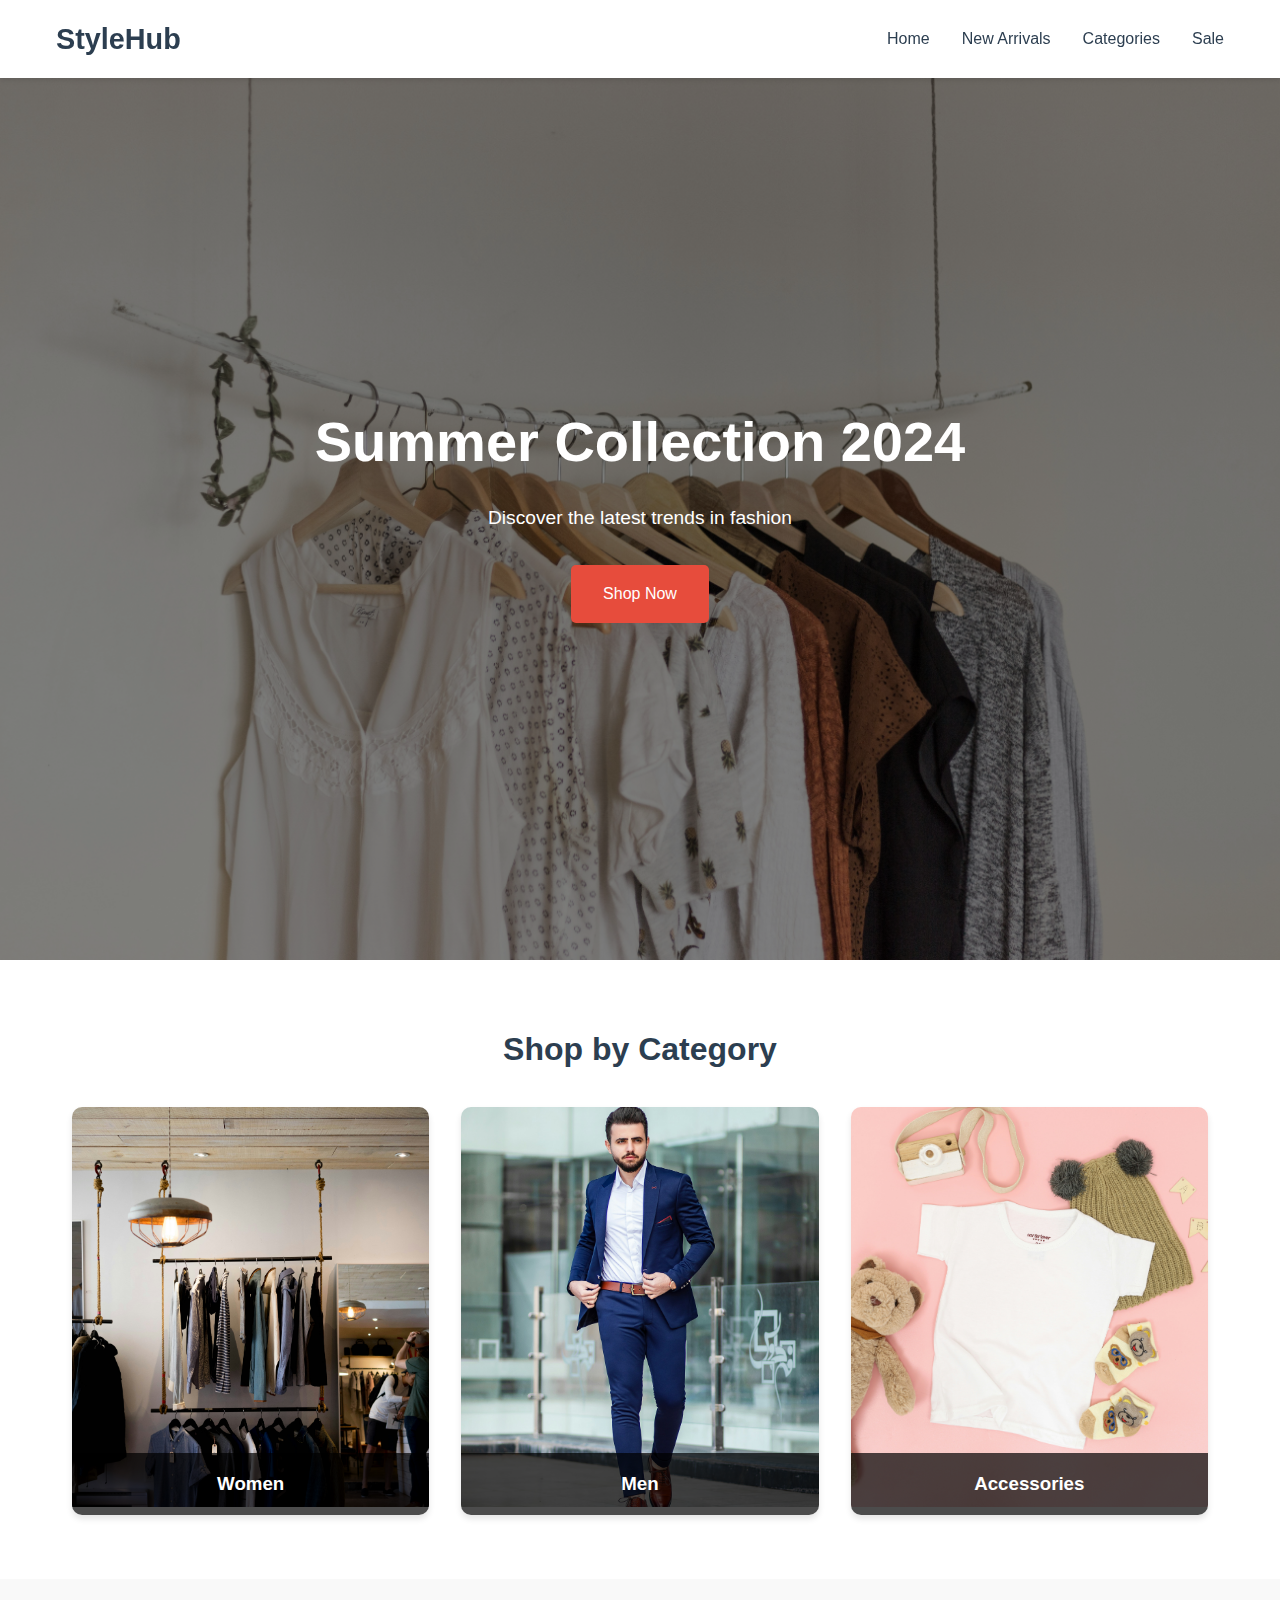
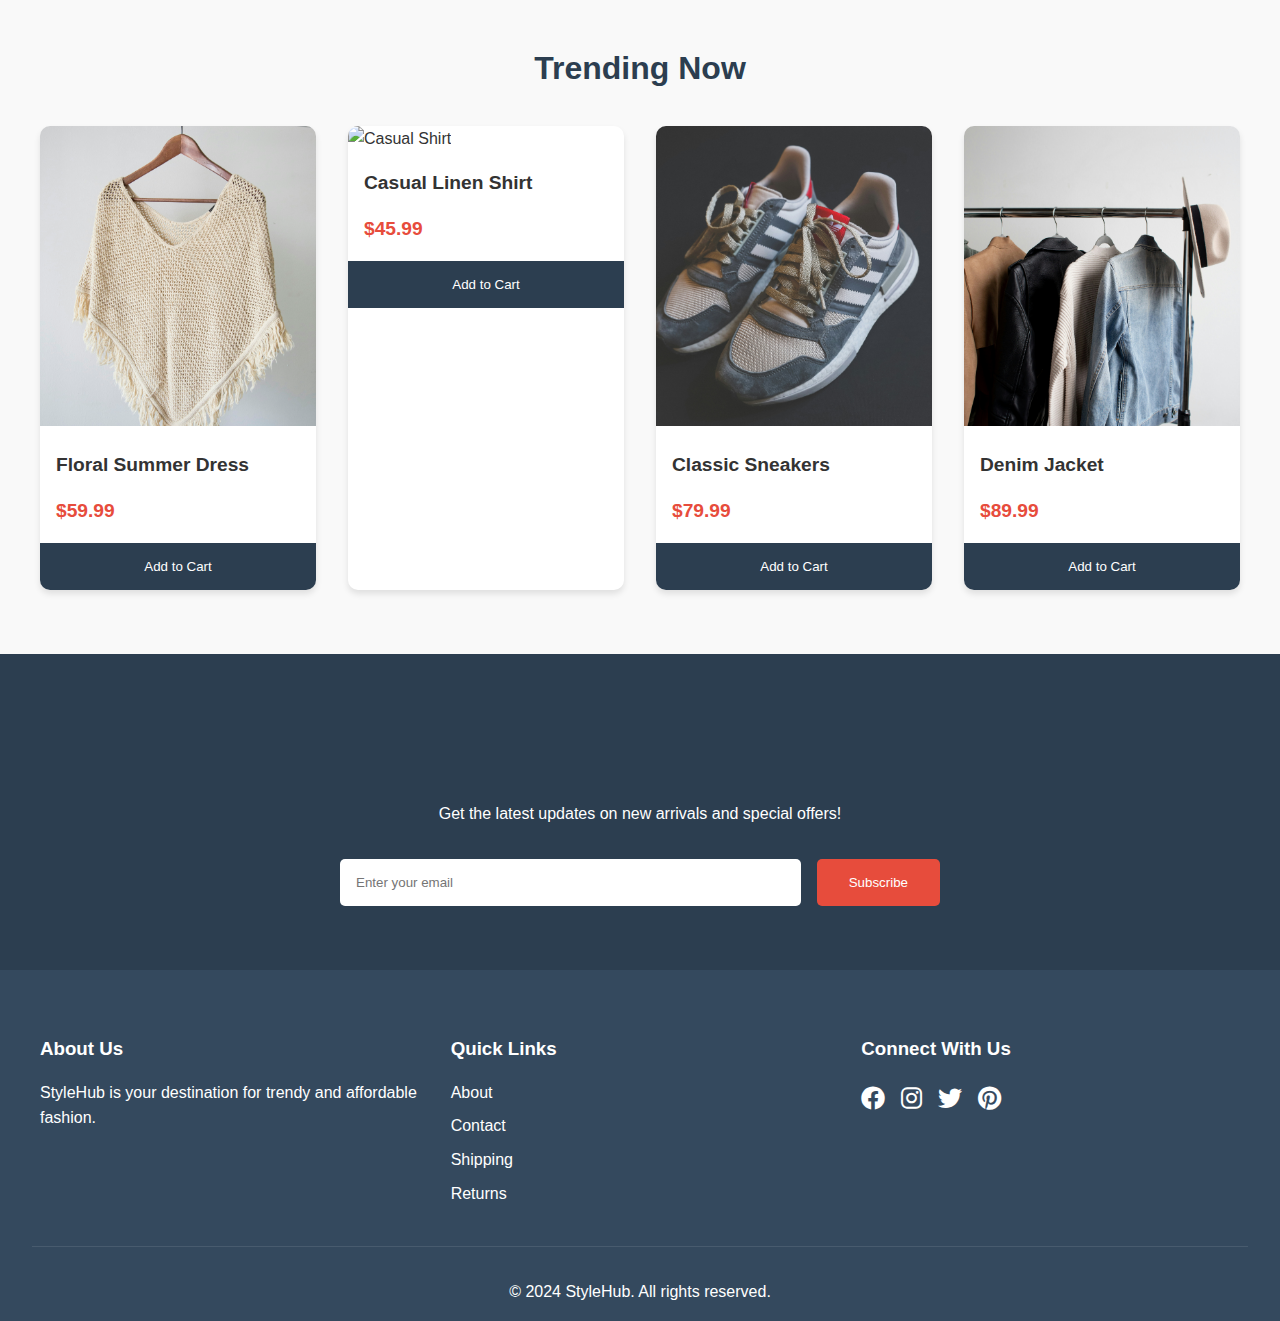
==== index.html @ 4f938b65 "initial commit" ====
<!DOCTYPE html>
<html lang="en">
<head>
    <meta charset="UTF-8">
    <meta name="viewport" content="width=device-width, initial-scale=1.0">
    <title>Stylehub - Modern Fashion Store</title>
    <link rel="stylesheet" href="styles.css">
    <link rel="stylesheet" href="https://cdnjs.cloudflare.com/ajax/libs/font-awesome/6.0.0/css/all.min.css">
</head>
<body>
    <header>
        <nav>
            <div class="logo">StyleHub</div>
            <ul class="nav-links">
                <li><a href="#home">Home</a></li>
                <li><a href="#new-arrivals">New Arrivals</a></li>
                <li><a href="#categories">Categories</a></li>
                <li><a href="#sale">Sale</a></li>
            </ul>
            <div class="mobile-menu">
                <i class="fas fa-bars"></i>
            </div>
        </nav>
    </header>

    <main>
        <section id="hero">
            <div class="hero-content">
                <h1>Summer Collection 2024</h1>
                <p>Discover the latest trends in fashion</p>
                <a href="#shop-now" class="cta-button">Shop Now</a>
            </div>
        </section>

        <section id="featured-categories">
            <h2>Shop by Category</h2>
            <div class="category-grid">
                <div class="category-card">
                    <img src="images/women-fashion.jpg" alt="Women's Fashion">
                    <h3>Women</h3>
                </div>
                <div class="category-card">
                    <img src="images/men-fashion.jpg" alt="Men's Fashion">
                    <h3>Men</h3>
                </div>
                <div class="category-card">
                    <img src="images/accessories.jpg" alt="Accessories">
                    <h3>Accessories</h3>
                </div>
            </div>
        </section>

        <section id="trending">
            <h2>Trending Now</h2>
            <div class="product-grid">
                <div class="product-card">
                    <img src="images/summer-dress.jpg" alt="Summer Dress">
                    <h3>Floral Summer Dress</h3>
                    <p class="price">$59.99</p>
                    <button class="add-to-cart">Add to Cart</button>
                </div>
                <div class="product-card">
                    <img src="images/casual-shirt.jpg" alt="Casual Shirt">
                    <h3>Casual Linen Shirt</h3>
                    <p class="price">$45.99</p>
                    <button class="add-to-cart">Add to Cart</button>
                </div>
                <div class="product-card">
                    <img src="images/sneakers.jpg" alt="Sneakers">
                    <h3>Classic Sneakers</h3>
                    <p class="price">$79.99</p>
                    <button class="add-to-cart">Add to Cart</button>
                </div>
                <div class="product-card">
                    <img src="images/denim-jacket.jpg" alt="Denim Jacket">
                    <h3>Denim Jacket</h3>
                    <p class="price">$89.99</p>
                    <button class="add-to-cart">Add to Cart</button>
                </div>
            </div>
        </section>

        <section id="newsletter">
            <div class="newsletter-content">
                <h2 class="newsletter-heading">Subscribe to Our Newsletter</h2>
                <p>Get the latest updates on new arrivals and special offers!</p>
                <form class="newsletter-form">
                    <input type="email" placeholder="Enter your email">
                    <button type="submit">Subscribe</button>
                </form>
            </div>
        </section>
    </main>

    <footer>
        <div class="footer-content">
            <div class="footer-section">
                <h3>About Us</h3>
                <p>StyleHub is your destination for trendy and affordable fashion.</p>
            </div>
            <div class="footer-section">
                <h3>Quick Links</h3>
                <ul>
                    <li><a href="#about">About</a></li>
                    <li><a href="#contact">Contact</a></li>
                    <li><a href="#shipping">Shipping</a></li>
                    <li><a href="#returns">Returns</a></li>
                </ul>
            </div>
            <div class="footer-section">
                <h3>Connect With Us</h3>
                <div class="social-links">
                    <a href="#"><i class="fab fa-facebook"></i></a>
                    <a href="#"><i class="fab fa-instagram"></i></a>
                    <a href="#"><i class="fab fa-twitter"></i></a>
                    <a href="#"><i class="fab fa-pinterest"></i></a>
                </div>
            </div>
        </div>
        <div class="footer-bottom">
            <p>&copy; 2024 StyleHub. All rights reserved.</p>
        </div>
    </footer>
</body>
</html>
---- styles.css ----
/* Reset and base styles */
* {
    margin: 0;
    padding: 0;
    box-sizing: border-box;
}

body {
    font-family: 'Segoe UI', Tahoma, Geneva, Verdana, sans-serif;
    line-height: 1.6;
    color: #333;
}

/* Header and Navigation */
header {
    background-color: #fff;
    box-shadow: 0 2px 5px rgba(0, 0, 0, 0.1);
    position: fixed;
    width: 100%;
    top: 0;
    z-index: 1000;
}

nav {
    max-width: 1200px;
    margin: 0 auto;
    padding: 1rem;
    display: flex;
    justify-content: space-between;
    align-items: center;
}

.logo {
    font-size: 1.8rem;
    font-weight: bold;
    color: #2c3e50;
}

.nav-links {
    display: flex;
    list-style: none;
    gap: 2rem;
}

.nav-links a {
    text-decoration: none;
    color: #2c3e50;
    font-weight: 500;
    transition: color 0.3s ease;
}

.nav-links a:hover {
    color: #e74c3c;
}

.mobile-menu {
    display: none;
    font-size: 1.5rem;
    cursor: pointer;
}

/* Hero Section */
#hero {
    height: 100vh;
    background: linear-gradient(rgba(0, 0, 0, 0.5), rgba(0, 0, 0, 0.5)),
                url('../images/hero-bg.jpg') center/cover;
    display: flex;
    align-items: center;
    justify-content: center;
    text-align: center;
    color: white;
    margin-top: 60px;
}

.hero-content {
    padding: 2rem;
}

.hero-content h1 {
    font-size: 3.5rem;
    margin-bottom: 1rem;
}

.hero-content p {
    font-size: 1.2rem;
    margin-bottom: 2rem;
}

.cta-button {
    display: inline-block;
    padding: 1rem 2rem;
    background-color: #e74c3c;
    color: white;
    text-decoration: none;
    border-radius: 5px;
    transition: background-color 0.3s ease;
}

.cta-button:hover {
    background-color: #c0392b;
}

/* Featured Categories */
#featured-categories {
    padding: 4rem 2rem;
    max-width: 1200px;
    margin: 0 auto;
}

h2 {
    text-align: center;
    margin-bottom: 2rem;
    font-size: 2rem;
    color: #2c3e50;
}

.category-grid {
    display: grid;
    grid-template-columns: repeat(auto-fit, minmax(300px, 1fr));
    gap: 2rem;
}

.category-card {
    position: relative;
    overflow: hidden;
    border-radius: 10px;
    box-shadow: 0 4px 6px rgba(0, 0, 0, 0.1);
    transition: transform 0.3s ease;
}

.category-card:hover {
    transform: translateY(-5px);
}

.category-card img {
    width: 100%;
    height: 400px;
    object-fit: cover;
}

.category-card h3 {
    position: absolute;
    bottom: 0;
    left: 0;
    right: 0;
    background: rgba(0, 0, 0, 0.7);
    color: white;
    padding: 1rem;
    text-align: center;
}

/* Product Grid */
#trending {
    padding: 4rem 2rem;
    background-color: #f9f9f9;
}

.product-grid {
    max-width: 1200px;
    margin: 0 auto;
    display: grid;
    grid-template-columns: repeat(auto-fit, minmax(250px, 1fr));
    gap: 2rem;
}

.product-card {
    background: white;
    border-radius: 10px;
    overflow: hidden;
    box-shadow: 0 4px 6px rgba(0, 0, 0, 0.1);
    transition: transform 0.3s ease;
}

.product-card:hover {
    transform: translateY(-5px);
}

.product-card img {
    width: 100%;
    height: 300px;
    object-fit: cover;
}

.product-card h3 {
    padding: 1rem;
    font-size: 1.2rem;
}

.price {
    padding: 0 1rem;
    color: #e74c3c;
    font-weight: bold;
    font-size: 1.2rem;
}

.add-to-cart {
    width: 100%;
    padding: 1rem;
    background-color: #2c3e50;
    color: white;
    border: none;
    cursor: pointer;
    transition: background-color 0.3s ease;
    margin-top: 1rem;
}

.add-to-cart:hover {
    background-color: #34495e;
}

/* Newsletter Section */
#newsletter {
    padding: 4rem 2rem;
    background-color: #2c3e50;
    color: white;
}

.newsletter-content {
    max-width: 600px;
    margin: 0 auto;
    text-align: center;
}

.newsletter-form {
    display: flex;
    gap: 1rem;
    margin-top: 2rem;
}

.newsletter-form input {
    flex: 1;
    padding: 1rem;
    border: none;
    border-radius: 5px;
}

.newsletter-form button {
    padding: 1rem 2rem;
    background-color: #e74c3c;
    color: white;
    border: none;
    border-radius: 5px;
    cursor: pointer;
    transition: background-color 0.3s ease;
}

.newsletter-form button:hover {
    background-color: #c0392b;
}

/* Footer */
footer {
    background-color: #34495e;
    color: white;
    padding: 4rem 2rem 1rem;
}

.footer-content {
    max-width: 1200px;
    margin: 0 auto;
    display: grid;
    grid-template-columns: repeat(auto-fit, minmax(250px, 1fr));
    gap: 2rem;
}

.footer-section h3 {
    margin-bottom: 1rem;
}

.footer-section ul {
    list-style: none;
}

.footer-section ul li {
    margin-bottom: 0.5rem;
}

.footer-section a {
    color: white;
    text-decoration: none;

}

.social-links {
    display: flex;
    gap: 1rem;
    font-size: 1.5rem;
}

.footer-bottom {
    text-align: center;
    margin-top: 2rem;
    padding-top: 2rem;
    border-top: 1px solid rgba(255, 255, 255, 0.1);
}

/* Responsive Design */
@media (max-width: 768px) {
    .nav-links {
        display: none;
    }

    .mobile-menu {
        display: block;
    }

    .hero-content h1 {
        font-size: 2.5rem;
    }

    .newsletter-form {
        flex-direction: column;
    }

    .category-card img {
        height: 300px;
    }
}

@media (max-width: 480px) {
    .hero-content h1 {
        font-size: 2rem;
    }

    .product-card img {
        height: 250px;
    }

    .footer-content {
        grid-template-columns: 1fr;
    }
}
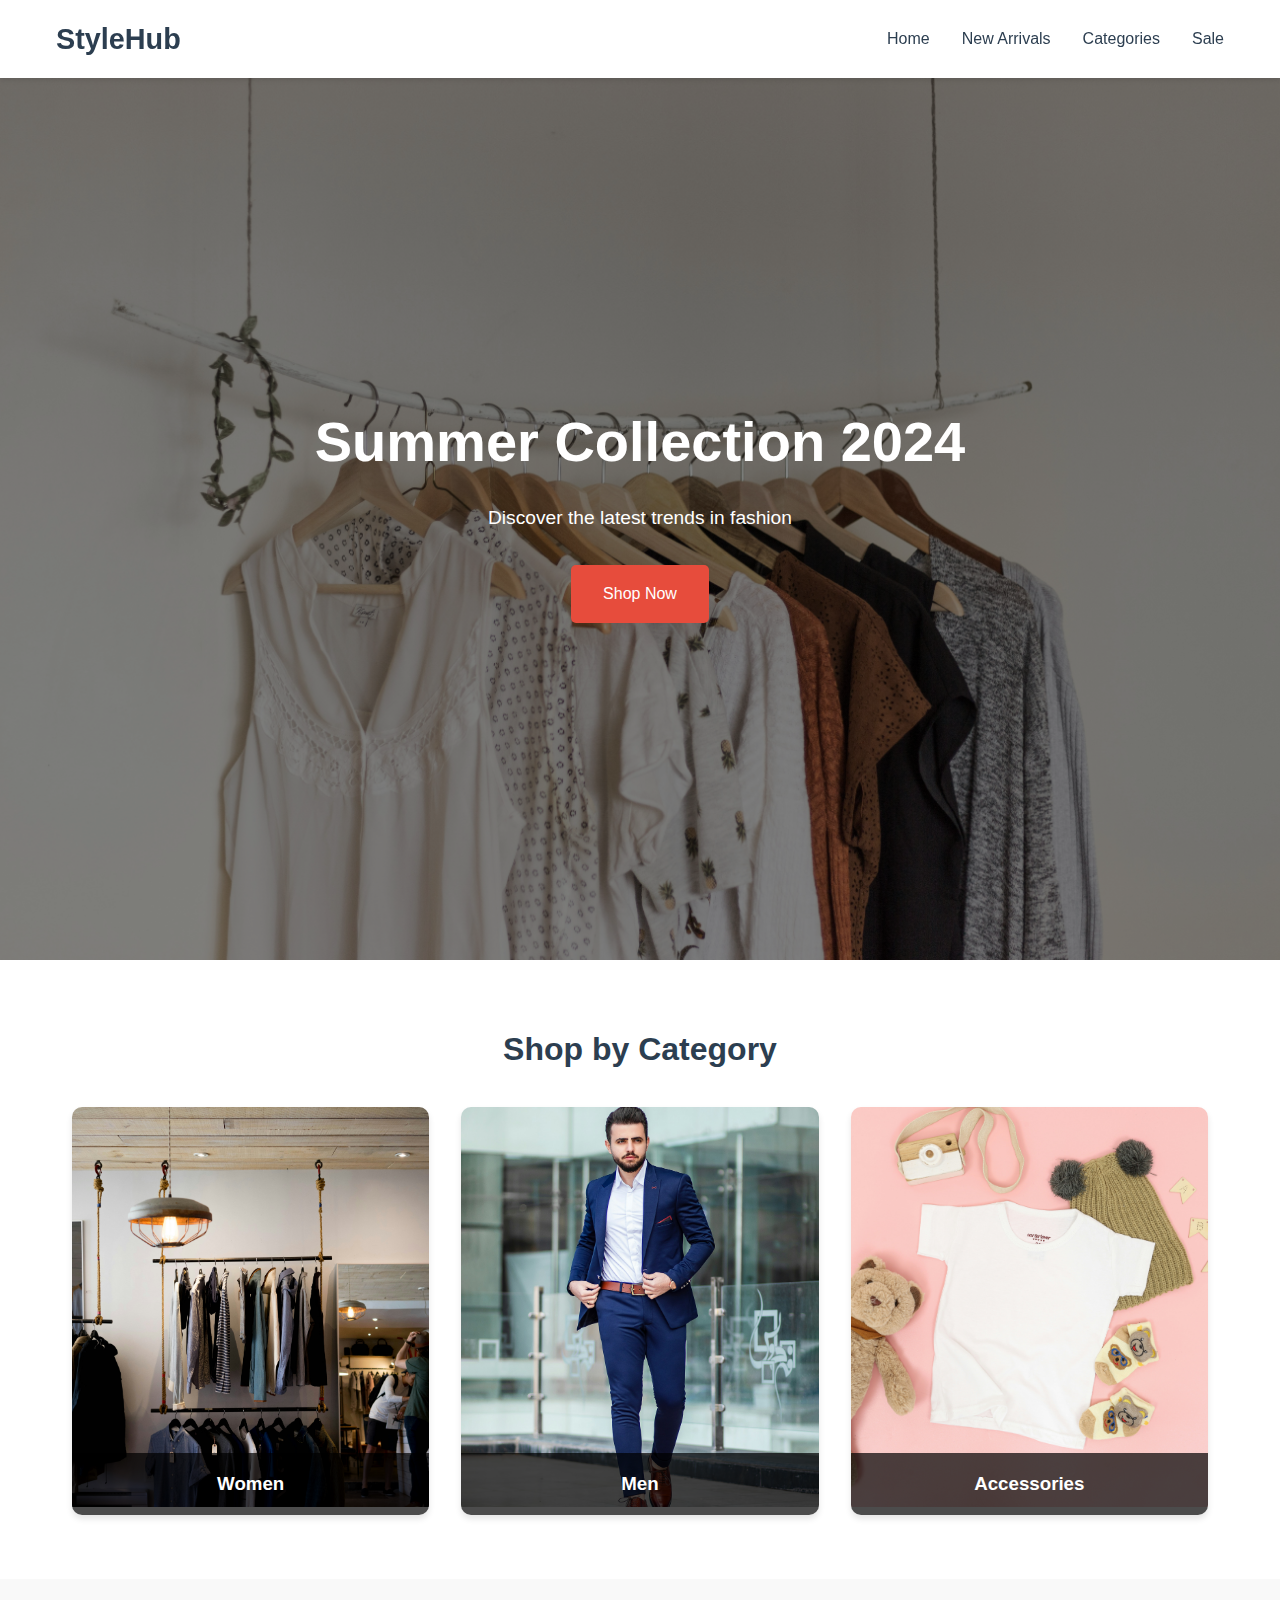
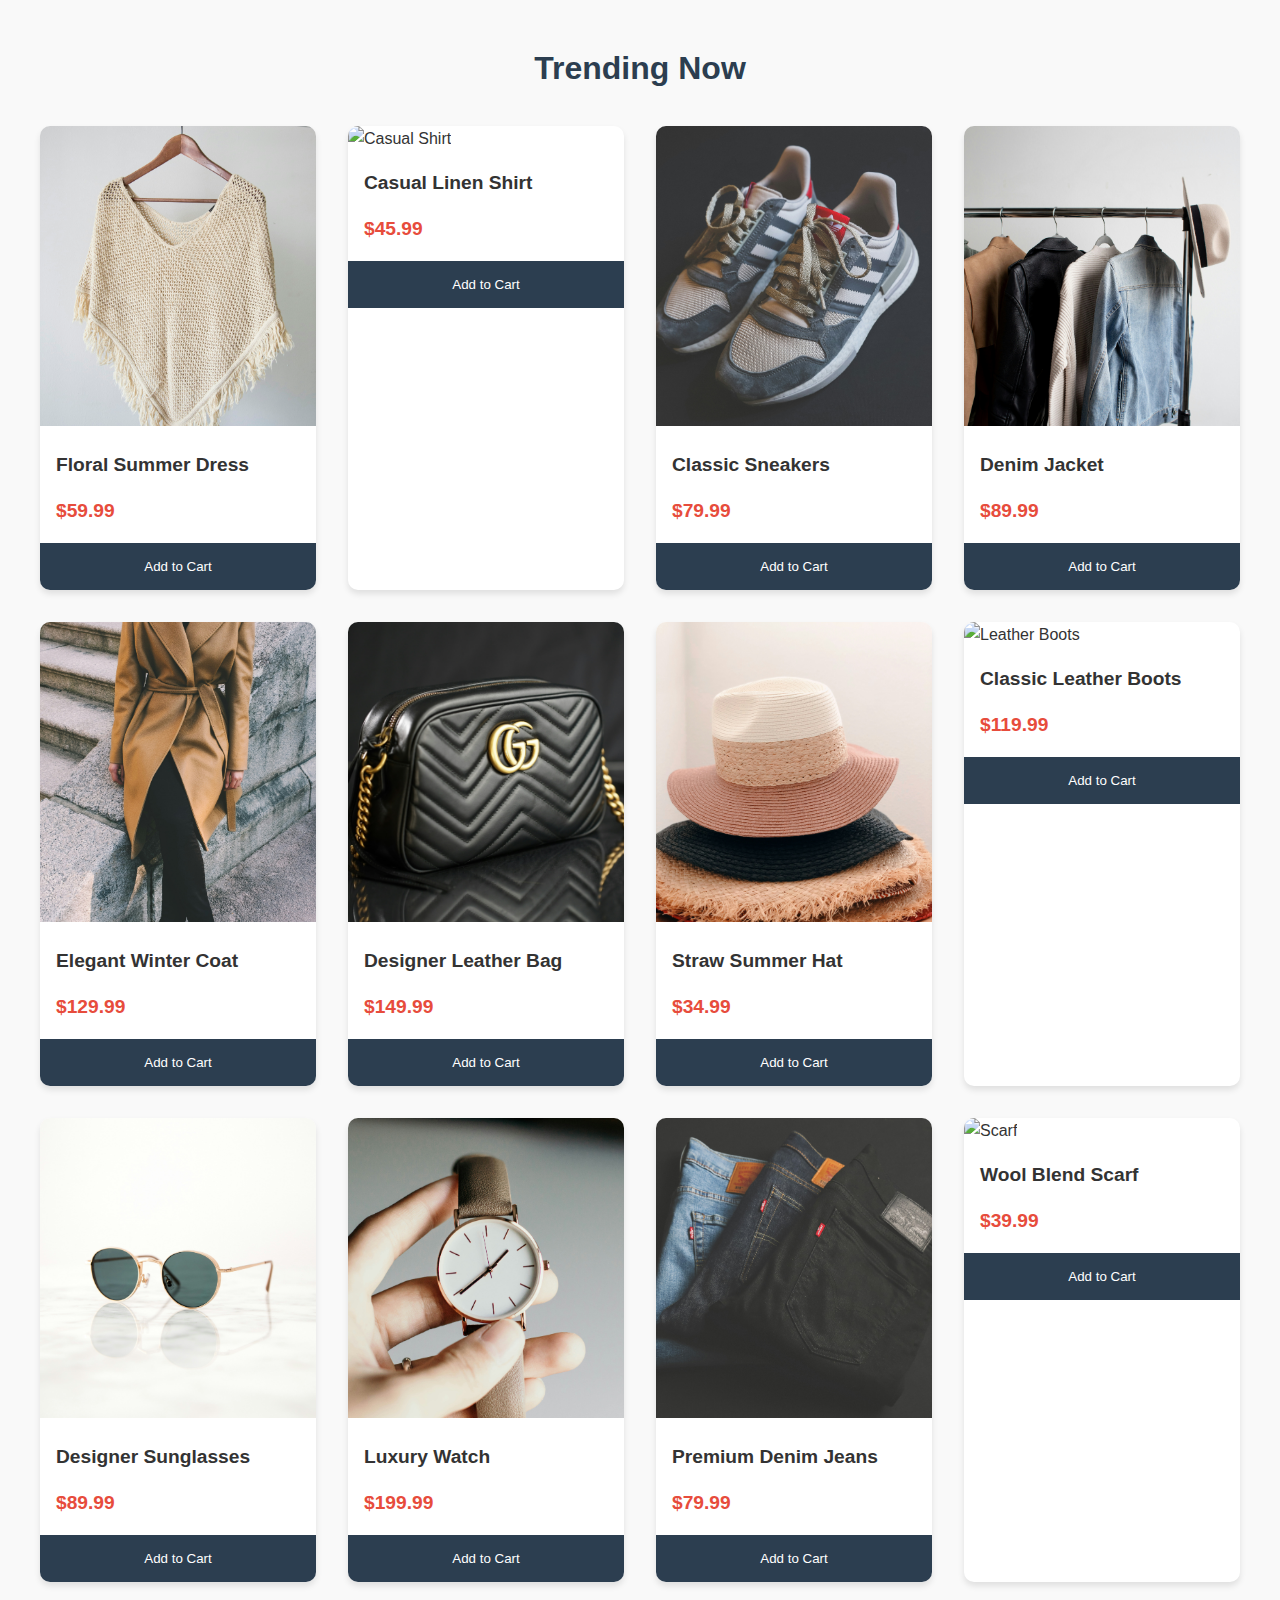
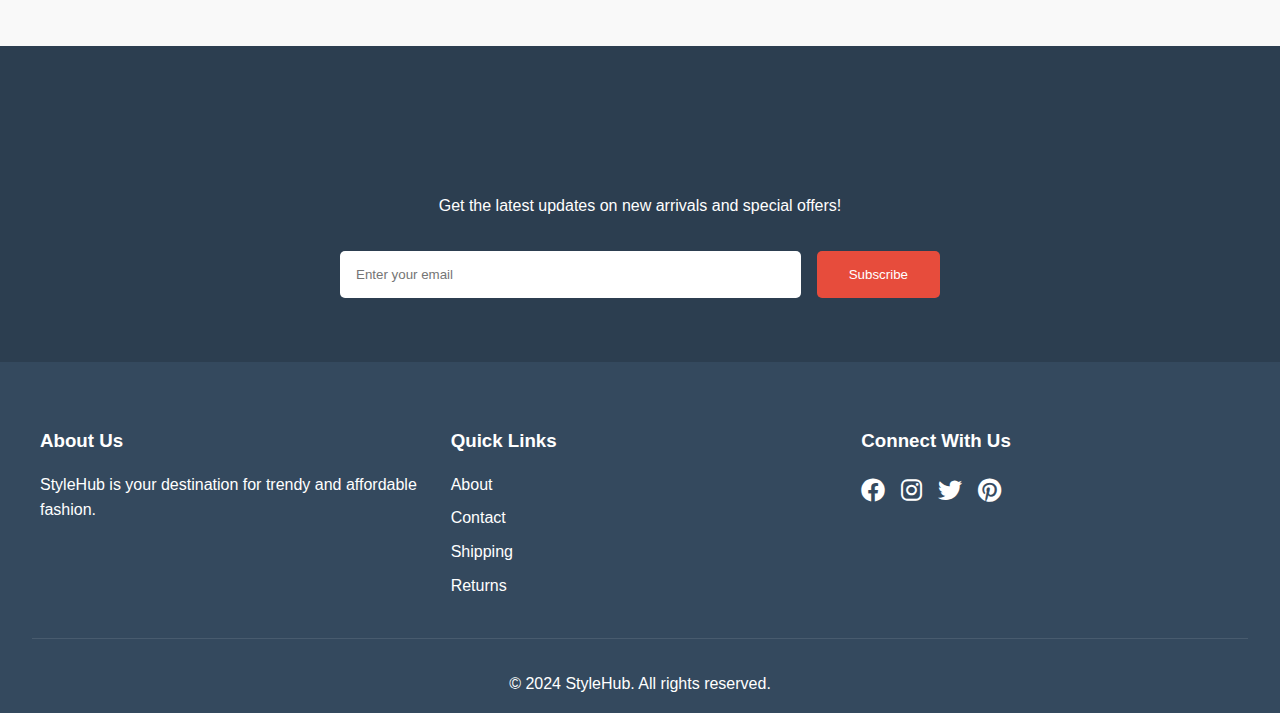
==== commit cf2d6a47: "initial commit" ====
--- a/index.html
+++ b/index.html
@@ -77,6 +77,54 @@
                     <p class="price">$89.99</p>
                     <button class="add-to-cart">Add to Cart</button>
                 </div>
+                <div class="product-card">
+                    <img src="images/winter-coat.jpg" alt="Winter Coat">
+                    <h3>Elegant Winter Coat</h3>
+                    <p class="price">$129.99</p>
+                    <button class="add-to-cart">Add to Cart</button>
+                </div>
+                <div class="product-card">
+                    <img src="images/leather-bag.jpg" alt="Leather Bag">
+                    <h3>Designer Leather Bag</h3>
+                    <p class="price">$149.99</p>
+                    <button class="add-to-cart">Add to Cart</button>
+                </div>
+                <div class="product-card">
+                    <img src="images/summer-hat.jpg" alt="Summer Hat">
+                    <h3>Straw Summer Hat</h3>
+                    <p class="price">$34.99</p>
+                    <button class="add-to-cart">Add to Cart</button>
+                </div>
+                <div class="product-card">
+                    <img src="images/boots.jpg" alt="Leather Boots">
+                    <h3>Classic Leather Boots</h3>
+                    <p class="price">$119.99</p>
+                    <button class="add-to-cart">Add to Cart</button>
+                </div>
+                <div class="product-card">
+                    <img src="images/sunglasses.jpg" alt="Sunglasses">
+                    <h3>Designer Sunglasses</h3>
+                    <p class="price">$89.99</p>
+                    <button class="add-to-cart">Add to Cart</button>
+                </div>
+                <div class="product-card">
+                    <img src="images/watch.jpg" alt="Watch">
+                    <h3>Luxury Watch</h3>
+                    <p class="price">$199.99</p>
+                    <button class="add-to-cart">Add to Cart</button>
+                </div>
+                <div class="product-card">
+                    <img src="images/jeans.jpg" alt="Jeans">
+                    <h3>Premium Denim Jeans</h3>
+                    <p class="price">$79.99</p>
+                    <button class="add-to-cart">Add to Cart</button>
+                </div>
+                <div class="product-card">
+                    <img src="images/scarf.jpg" alt="Scarf">
+                    <h3>Wool Blend Scarf</h3>
+                    <p class="price">$39.99</p>
+                    <button class="add-to-cart">Add to Cart</button>
+                </div>
             </div>
         </section>
 
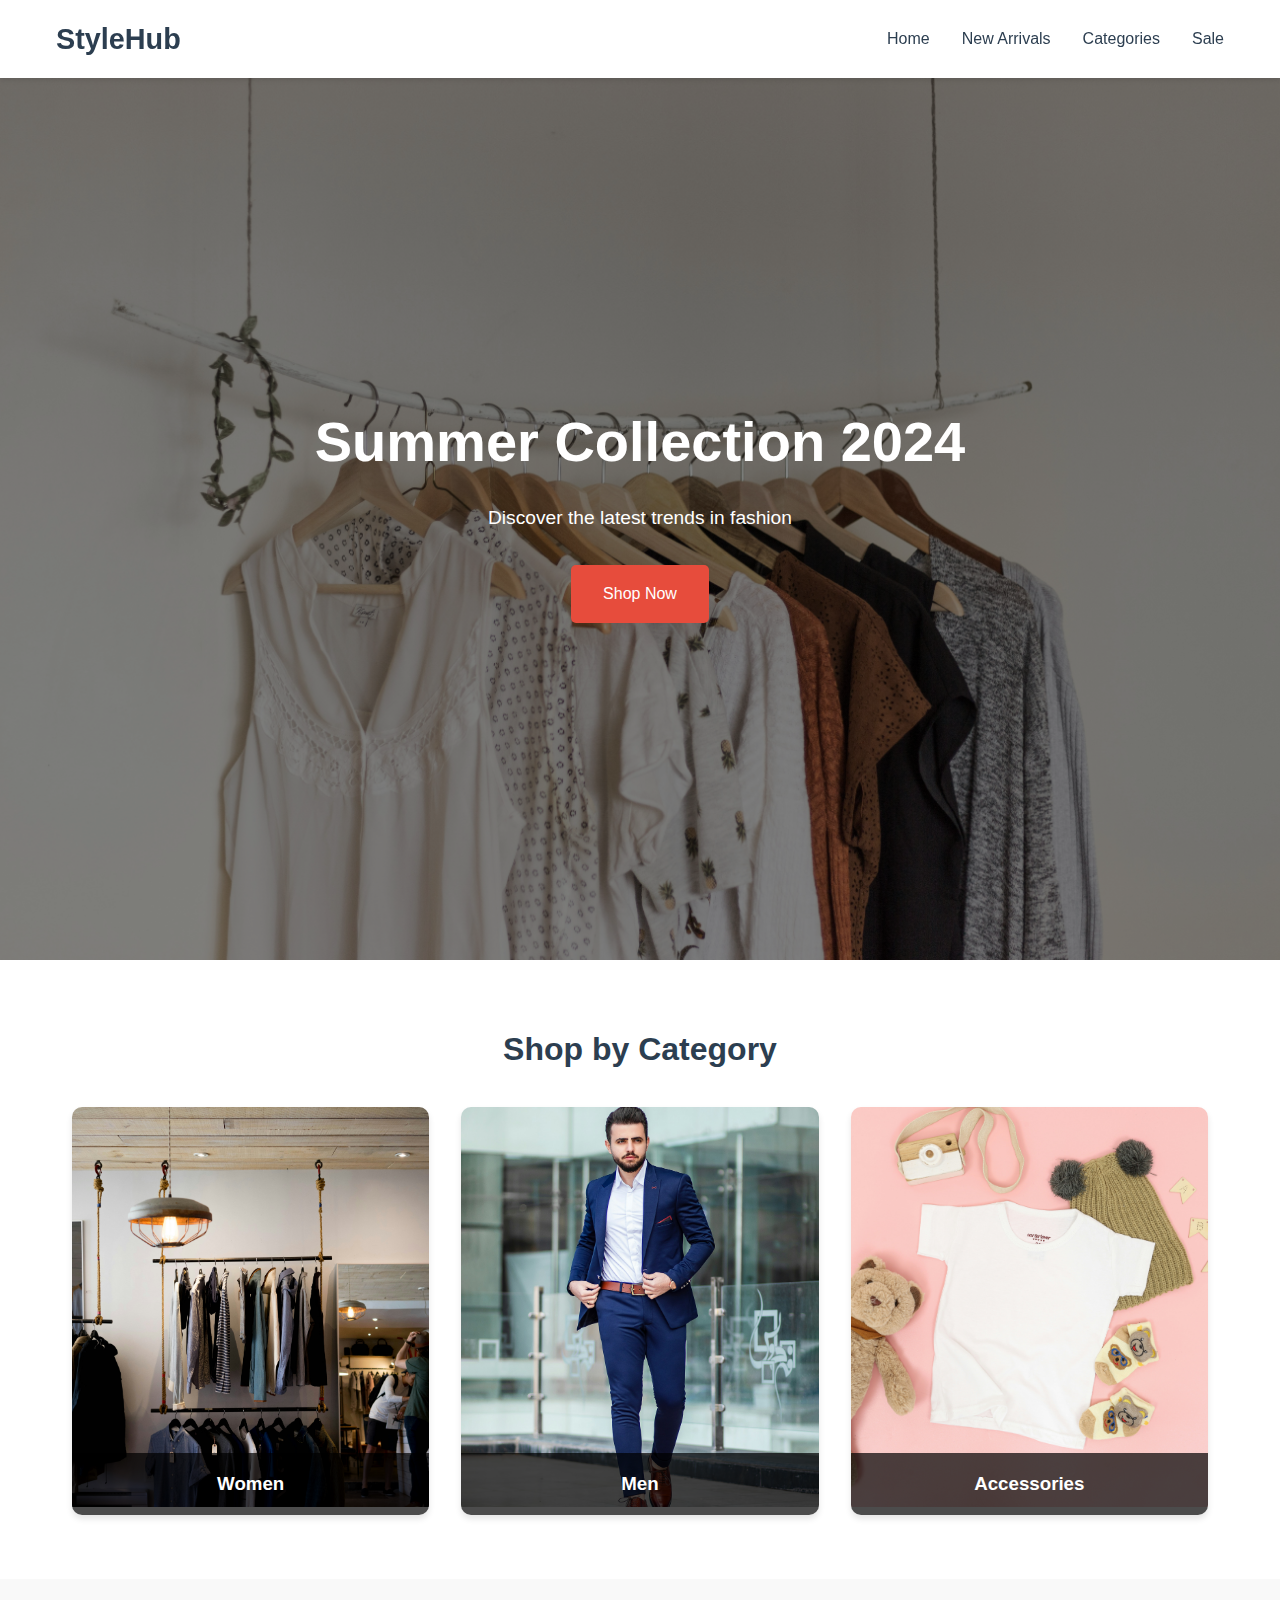
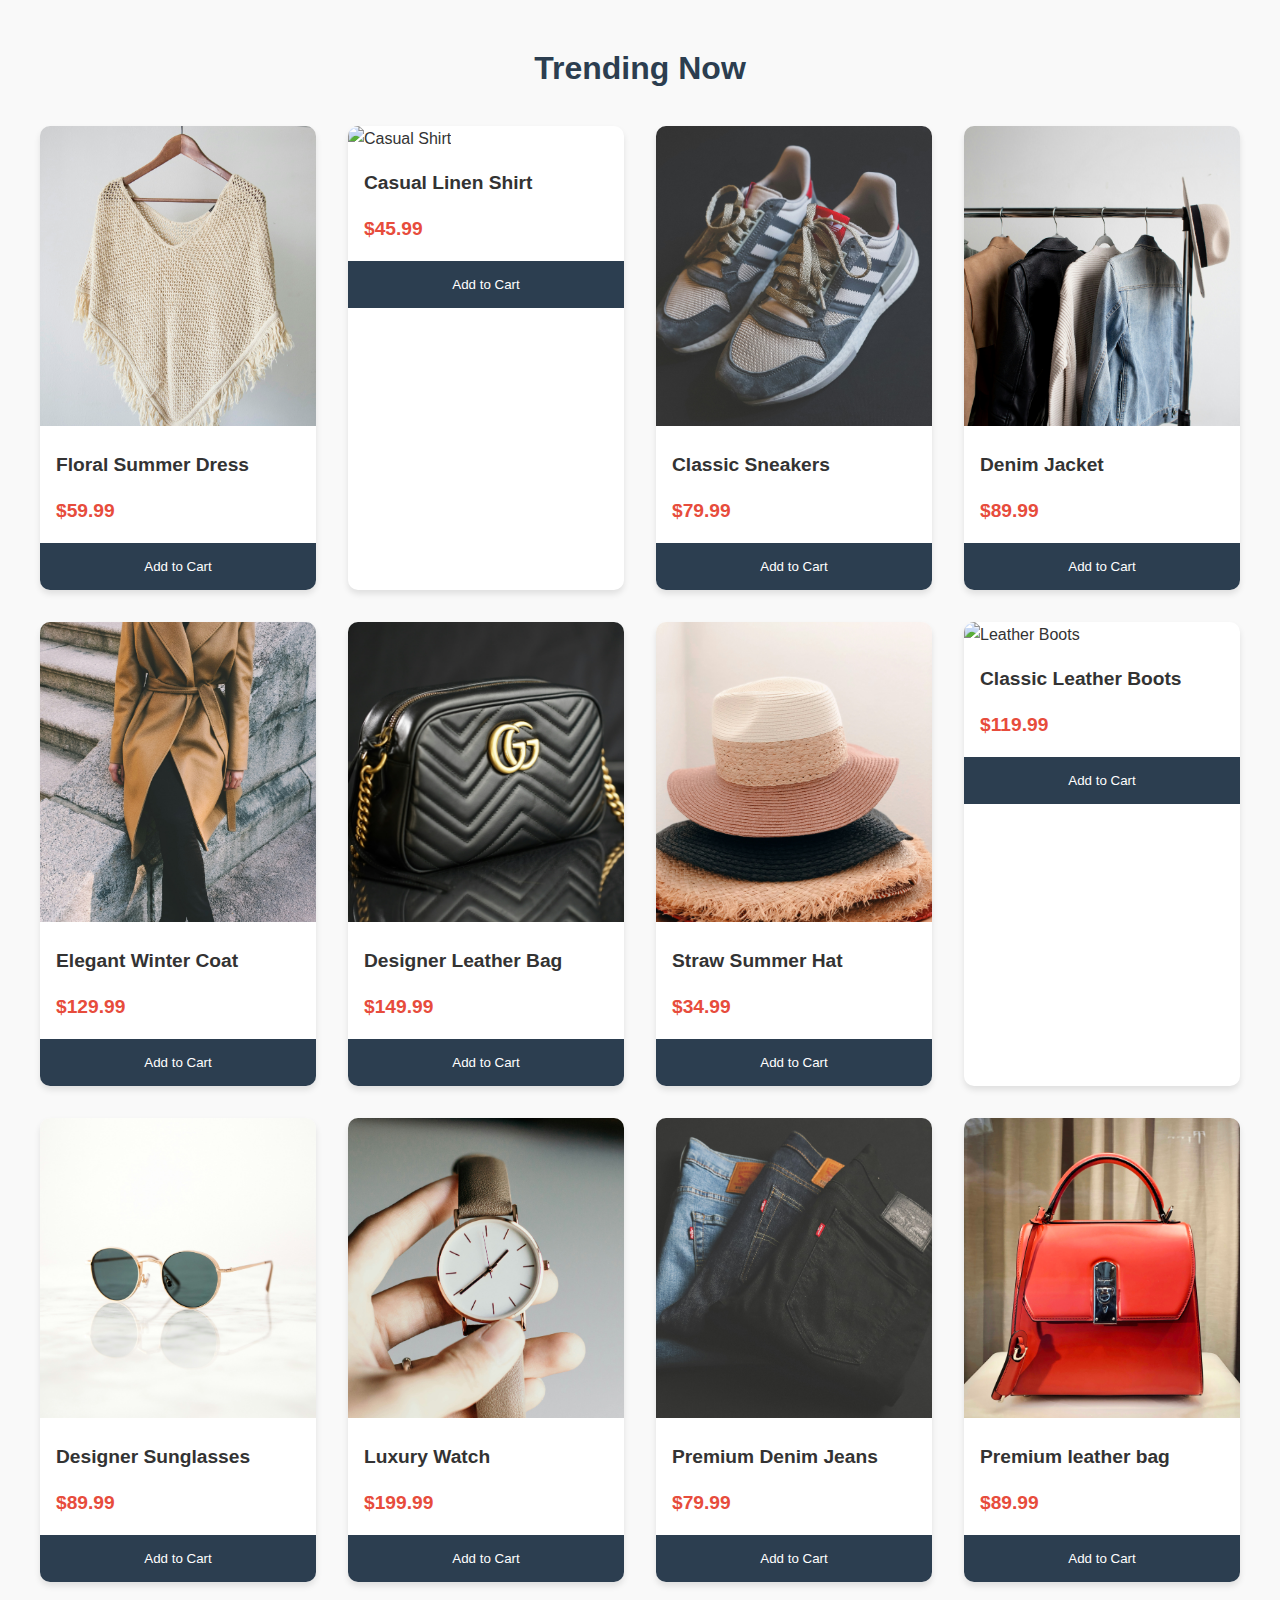
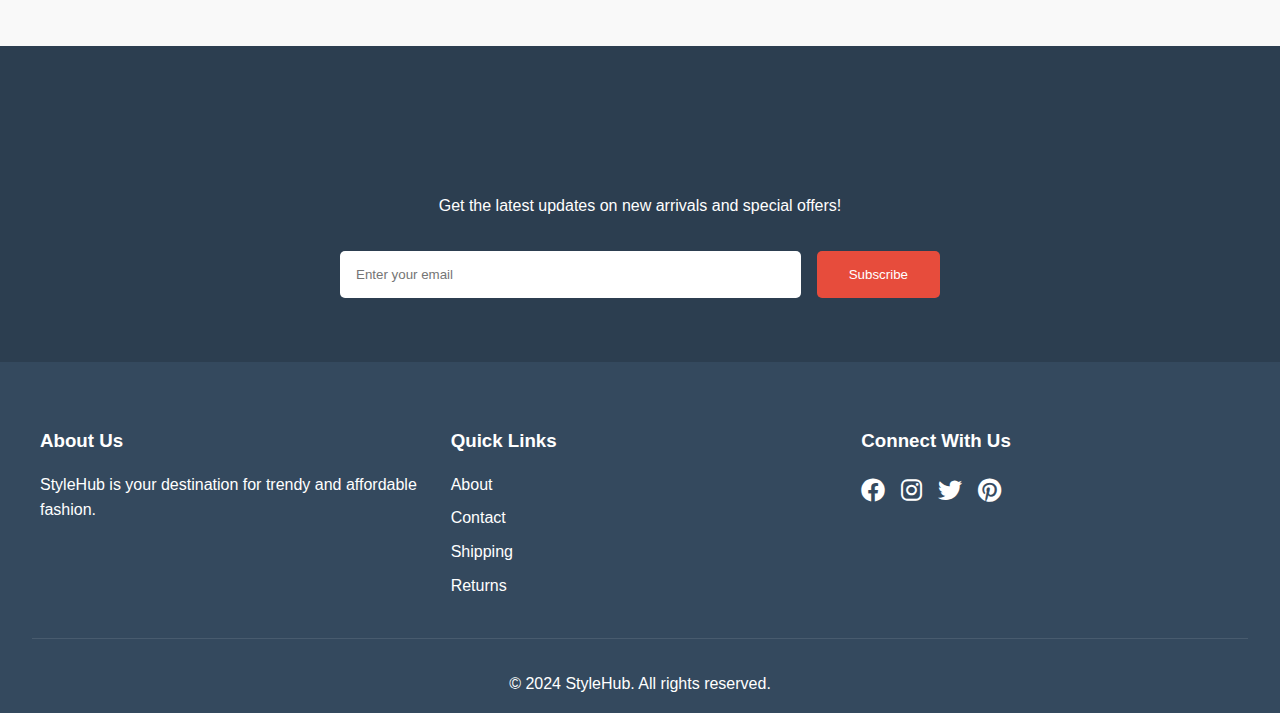
==== commit d94b2f9c: "initial commit" ====
--- a/index.html
+++ b/index.html
@@ -121,8 +121,8 @@
                 </div>
                 <div class="product-card">
                     <img src="images/scarf.jpg" alt="Scarf">
-                    <h3>Wool Blend Scarf</h3>
-                    <p class="price">$39.99</p>
+                    <h3>Premium leather bag</h3>
+                    <p class="price">$89.99</p>
                     <button class="add-to-cart">Add to Cart</button>
                 </div>
             </div>
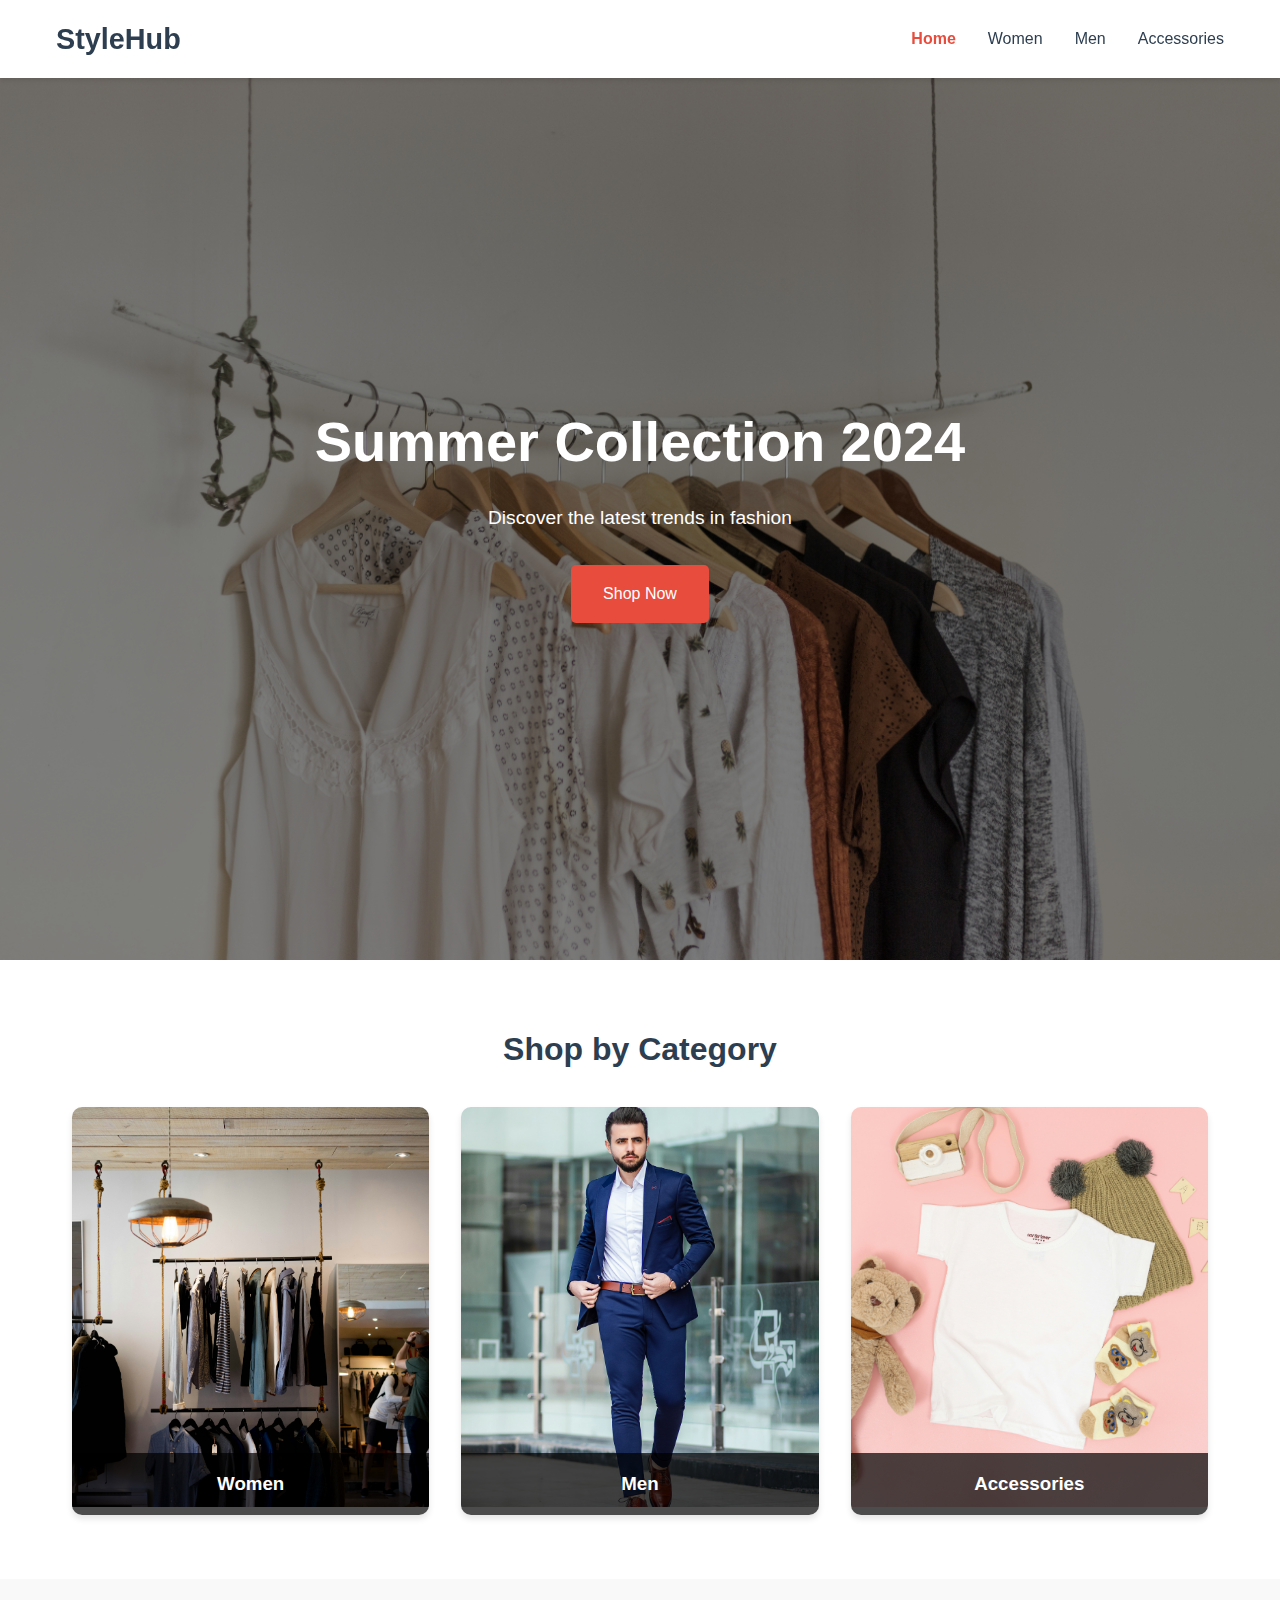
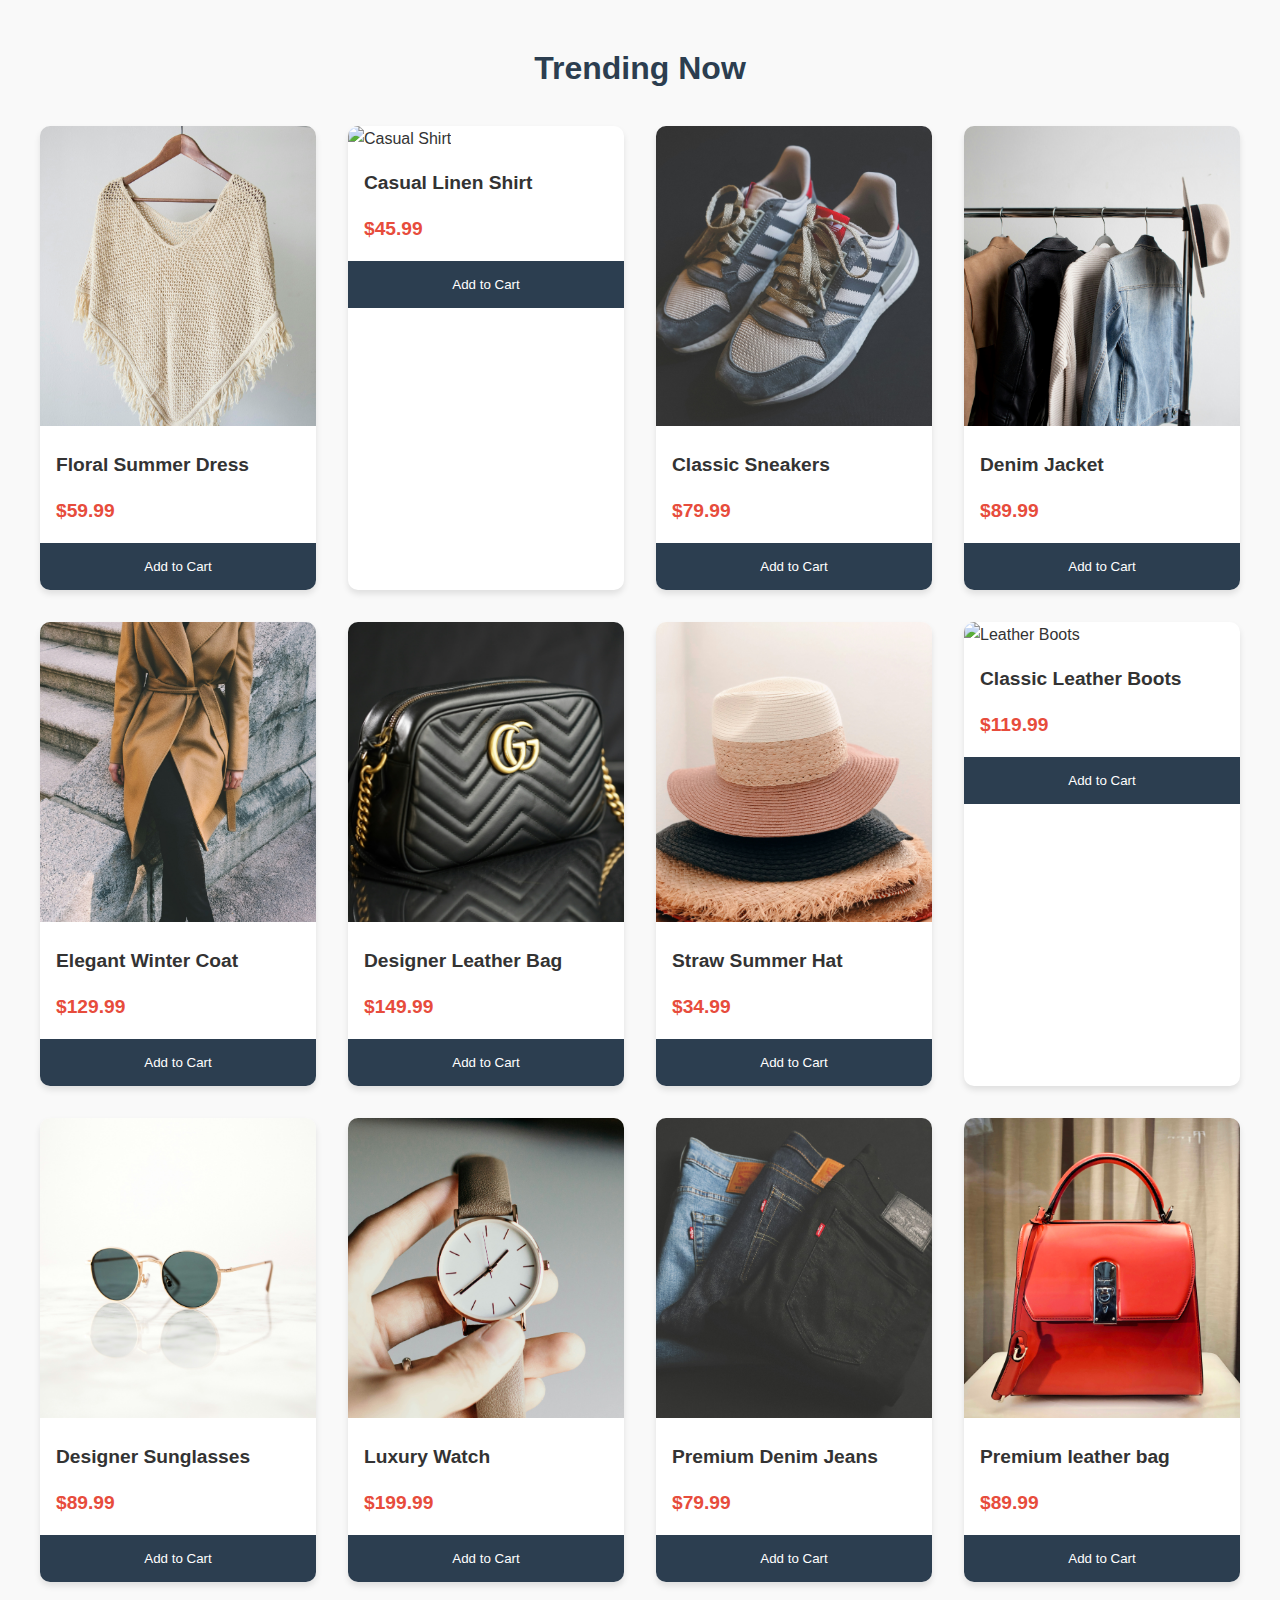
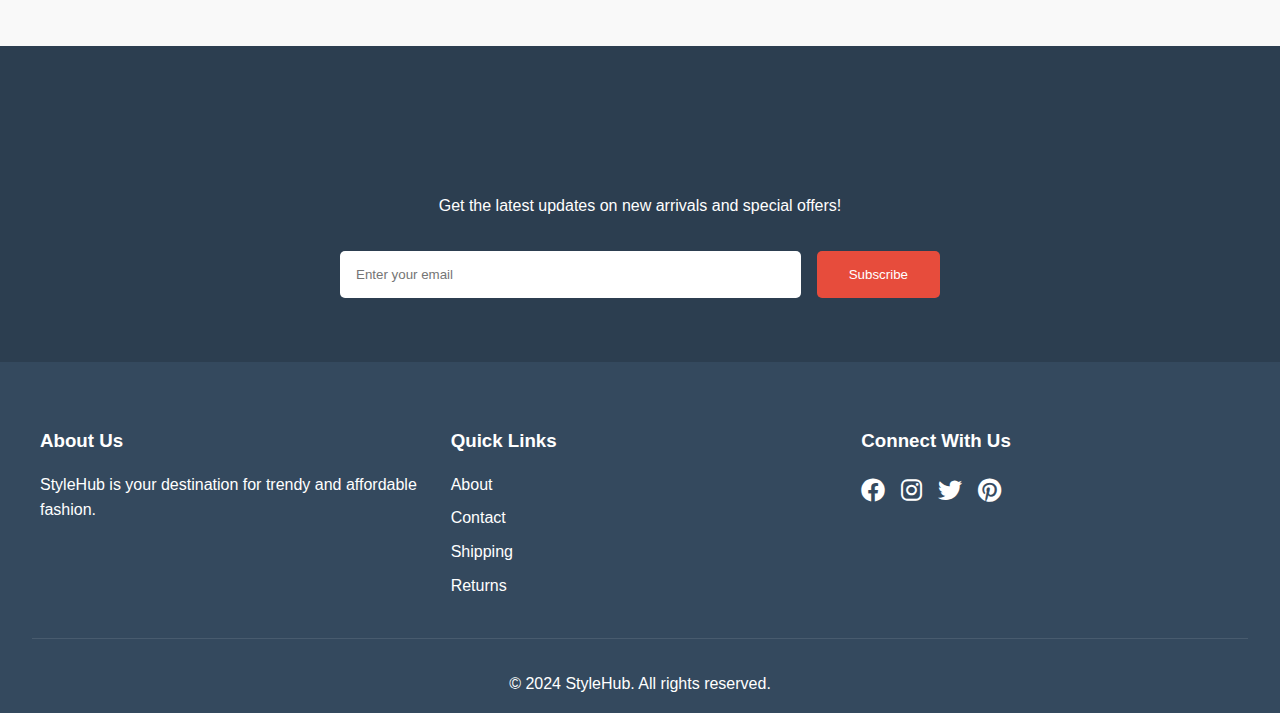
==== commit e8c2e61b: "initial commit" ====
--- a/index.html
+++ b/index.html
@@ -12,10 +12,10 @@
         <nav>
             <div class="logo">StyleHub</div>
             <ul class="nav-links">
-                <li><a href="#home">Home</a></li>
-                <li><a href="#new-arrivals">New Arrivals</a></li>
-                <li><a href="#categories">Categories</a></li>
-                <li><a href="#sale">Sale</a></li>
+                <li><a href="index.html" class="active">Home</a></li>
+                <li><a href="womens.html">Women</a></li>
+                <li><a href="mens.html">Men</a></li>
+                <li><a href="accessories.html">Accessories</a></li>
             </ul>
             <div class="mobile-menu">
                 <i class="fas fa-bars"></i>
@@ -35,18 +35,18 @@
         <section id="featured-categories">
             <h2>Shop by Category</h2>
             <div class="category-grid">
-                <div class="category-card">
+                <a href="womens.html" class="category-card">
                     <img src="images/women-fashion.jpg" alt="Women's Fashion">
                     <h3>Women</h3>
-                </div>
-                <div class="category-card">
+                </a>
+                <a href="mens.html" class="category-card">
                     <img src="images/men-fashion.jpg" alt="Men's Fashion">
                     <h3>Men</h3>
-                </div>
-                <div class="category-card">
+                </a>
+                <a href="accessories.html" class="category-card">
                     <img src="images/accessories.jpg" alt="Accessories">
                     <h3>Accessories</h3>
-                </div>
+                </a>
             </div>
         </section>
 
--- a/styles.css
+++ b/styles.css
@@ -53,6 +53,11 @@
     color: #e74c3c;
 }
 
+.nav-links a.active {
+    color: #e74c3c;
+    font-weight: bold;
+}
+
 .mobile-menu {
     display: none;
     font-size: 1.5rem;
@@ -126,6 +131,8 @@
     border-radius: 10px;
     box-shadow: 0 4px 6px rgba(0, 0, 0, 0.1);
     transition: transform 0.3s ease;
+    text-decoration: none;
+    display: block;
 }
 
 .category-card:hover {
@@ -149,6 +156,28 @@
     text-align: center;
 }
 
+.category-header {
+    text-align: center;
+    padding: 4rem 2rem 2rem;
+    background-color: #f9f9f9;
+    margin-top: 60px;
+}
+
+.category-header h1 {
+    font-size: 2.5rem;
+    color: #2c3e50;
+    margin-bottom: 1rem;
+}
+
+.category-header p {
+    color: #666;
+    font-size: 1.2rem;
+}
+
+#products {
+    padding: 2rem;
+}
+
 /* Product Grid */
 #trending {
     padding: 4rem 2rem;
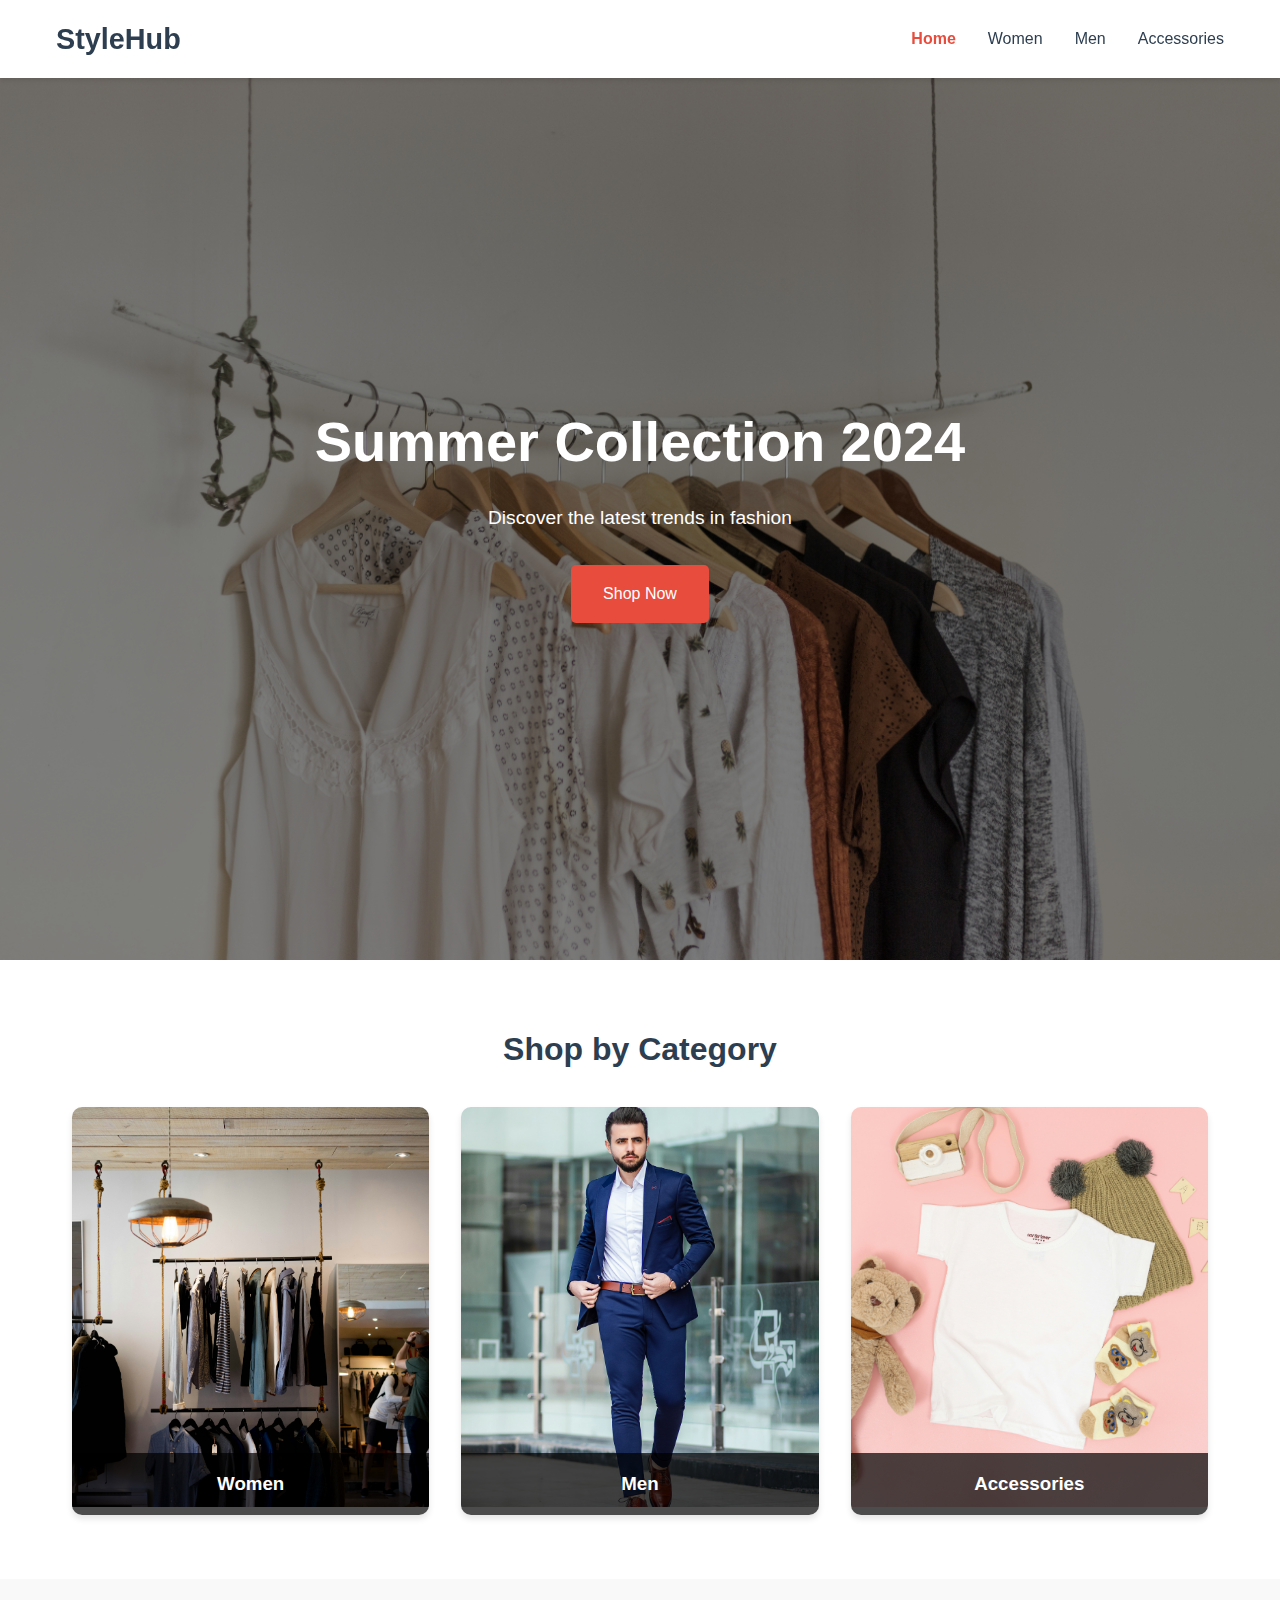
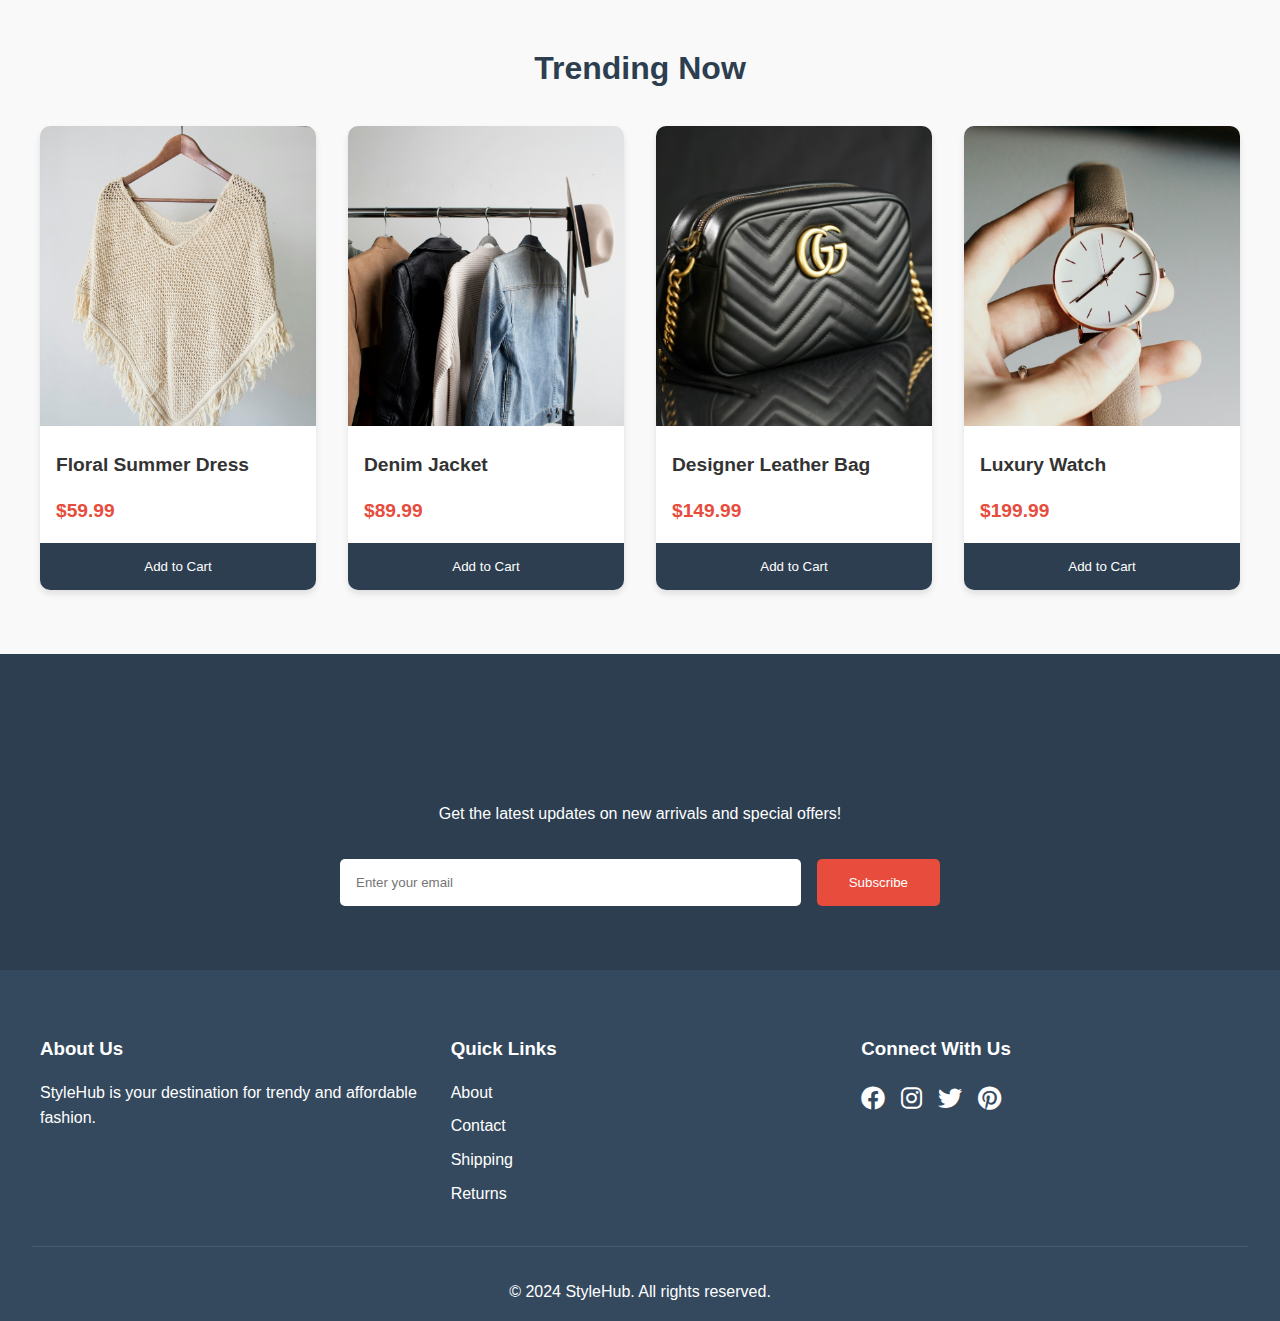
==== commit db4a7681: "initial commit" ====
--- a/index.html
+++ b/index.html
@@ -60,27 +60,9 @@
                     <button class="add-to-cart">Add to Cart</button>
                 </div>
                 <div class="product-card">
-                    <img src="images/casual-shirt.jpg" alt="Casual Shirt">
-                    <h3>Casual Linen Shirt</h3>
-                    <p class="price">$45.99</p>
-                    <button class="add-to-cart">Add to Cart</button>
-                </div>
-                <div class="product-card">
-                    <img src="images/sneakers.jpg" alt="Sneakers">
-                    <h3>Classic Sneakers</h3>
-                    <p class="price">$79.99</p>
-                    <button class="add-to-cart">Add to Cart</button>
-                </div>
-                <div class="product-card">
                     <img src="images/denim-jacket.jpg" alt="Denim Jacket">
                     <h3>Denim Jacket</h3>
                     <p class="price">$89.99</p>
-                    <button class="add-to-cart">Add to Cart</button>
-                </div>
-                <div class="product-card">
-                    <img src="images/winter-coat.jpg" alt="Winter Coat">
-                    <h3>Elegant Winter Coat</h3>
-                    <p class="price">$129.99</p>
                     <button class="add-to-cart">Add to Cart</button>
                 </div>
                 <div class="product-card">
@@ -90,39 +72,9 @@
                     <button class="add-to-cart">Add to Cart</button>
                 </div>
                 <div class="product-card">
-                    <img src="images/summer-hat.jpg" alt="Summer Hat">
-                    <h3>Straw Summer Hat</h3>
-                    <p class="price">$34.99</p>
-                    <button class="add-to-cart">Add to Cart</button>
-                </div>
-                <div class="product-card">
-                    <img src="images/boots.jpg" alt="Leather Boots">
-                    <h3>Classic Leather Boots</h3>
-                    <p class="price">$119.99</p>
-                    <button class="add-to-cart">Add to Cart</button>
-                </div>
-                <div class="product-card">
-                    <img src="images/sunglasses.jpg" alt="Sunglasses">
-                    <h3>Designer Sunglasses</h3>
-                    <p class="price">$89.99</p>
-                    <button class="add-to-cart">Add to Cart</button>
-                </div>
-                <div class="product-card">
                     <img src="images/watch.jpg" alt="Watch">
                     <h3>Luxury Watch</h3>
                     <p class="price">$199.99</p>
-                    <button class="add-to-cart">Add to Cart</button>
-                </div>
-                <div class="product-card">
-                    <img src="images/jeans.jpg" alt="Jeans">
-                    <h3>Premium Denim Jeans</h3>
-                    <p class="price">$79.99</p>
-                    <button class="add-to-cart">Add to Cart</button>
-                </div>
-                <div class="product-card">
-                    <img src="images/scarf.jpg" alt="Scarf">
-                    <h3>Premium leather bag</h3>
-                    <p class="price">$89.99</p>
                     <button class="add-to-cart">Add to Cart</button>
                 </div>
             </div>
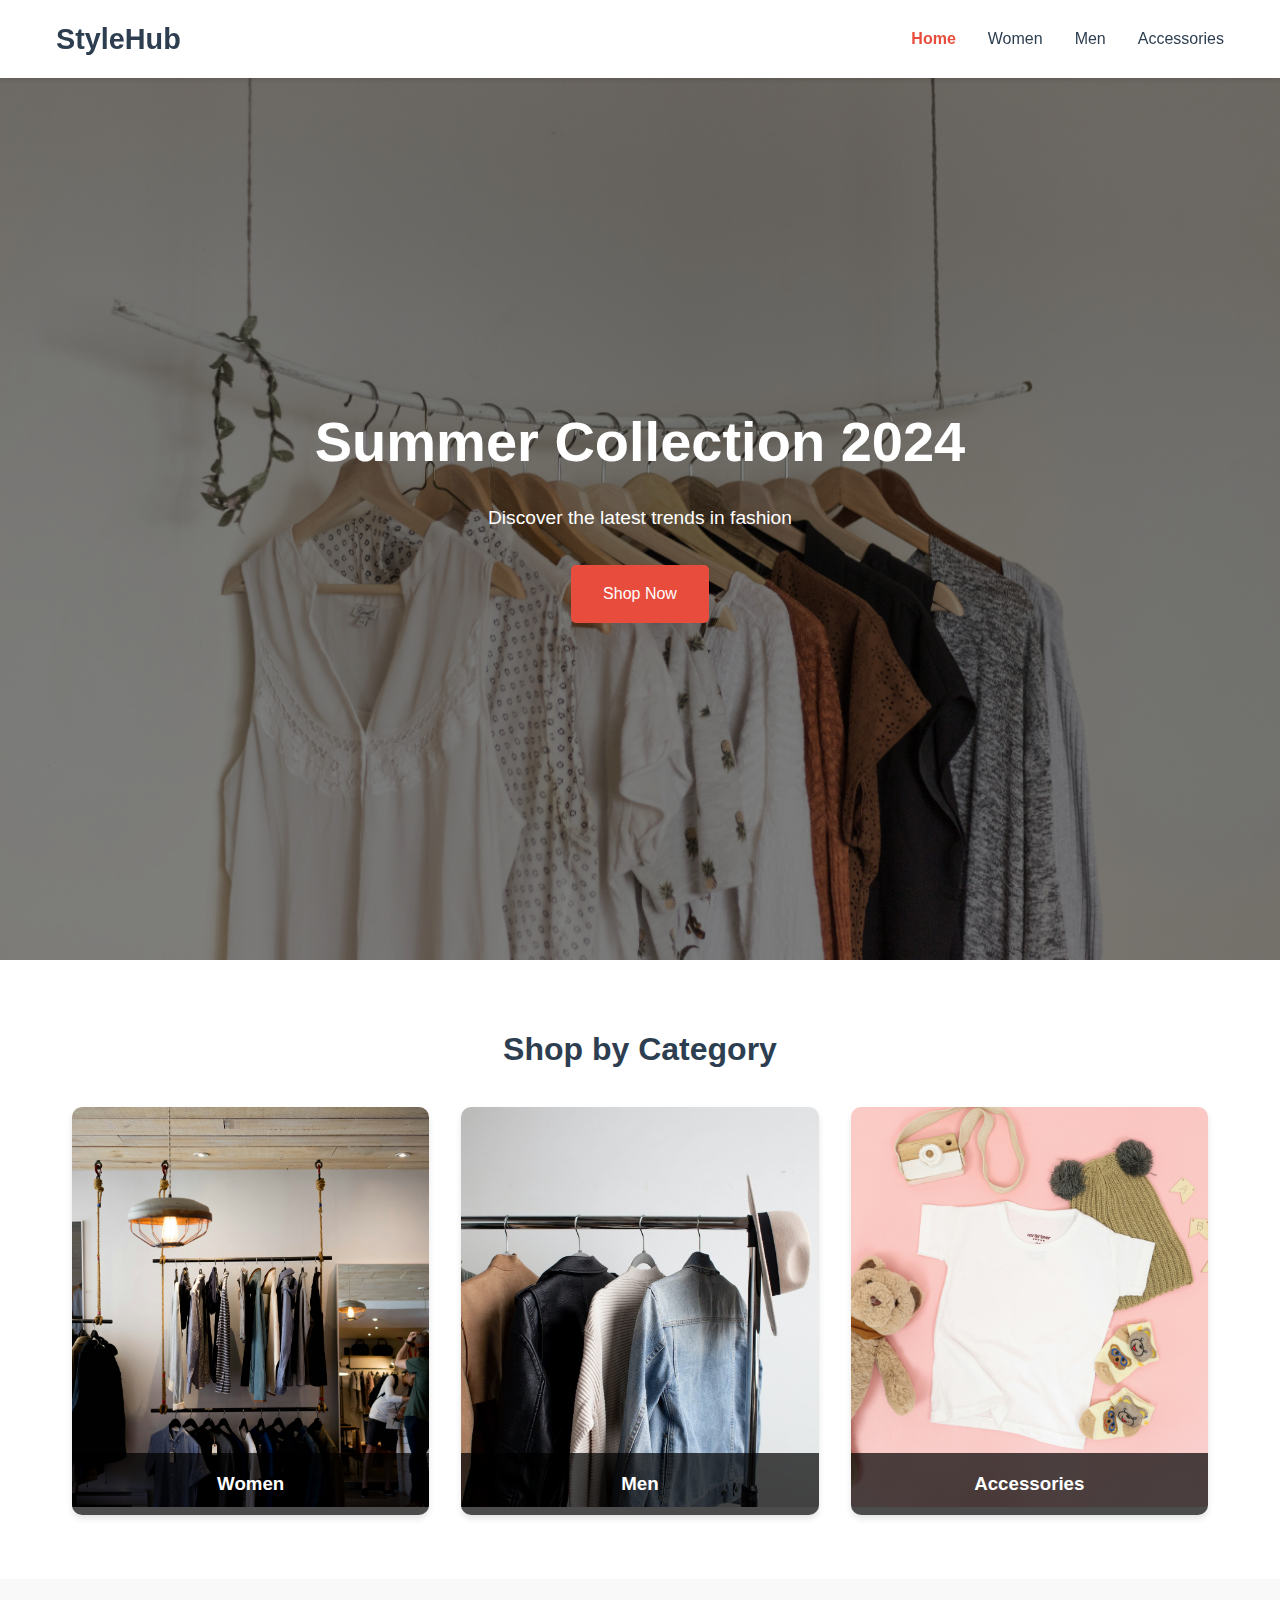
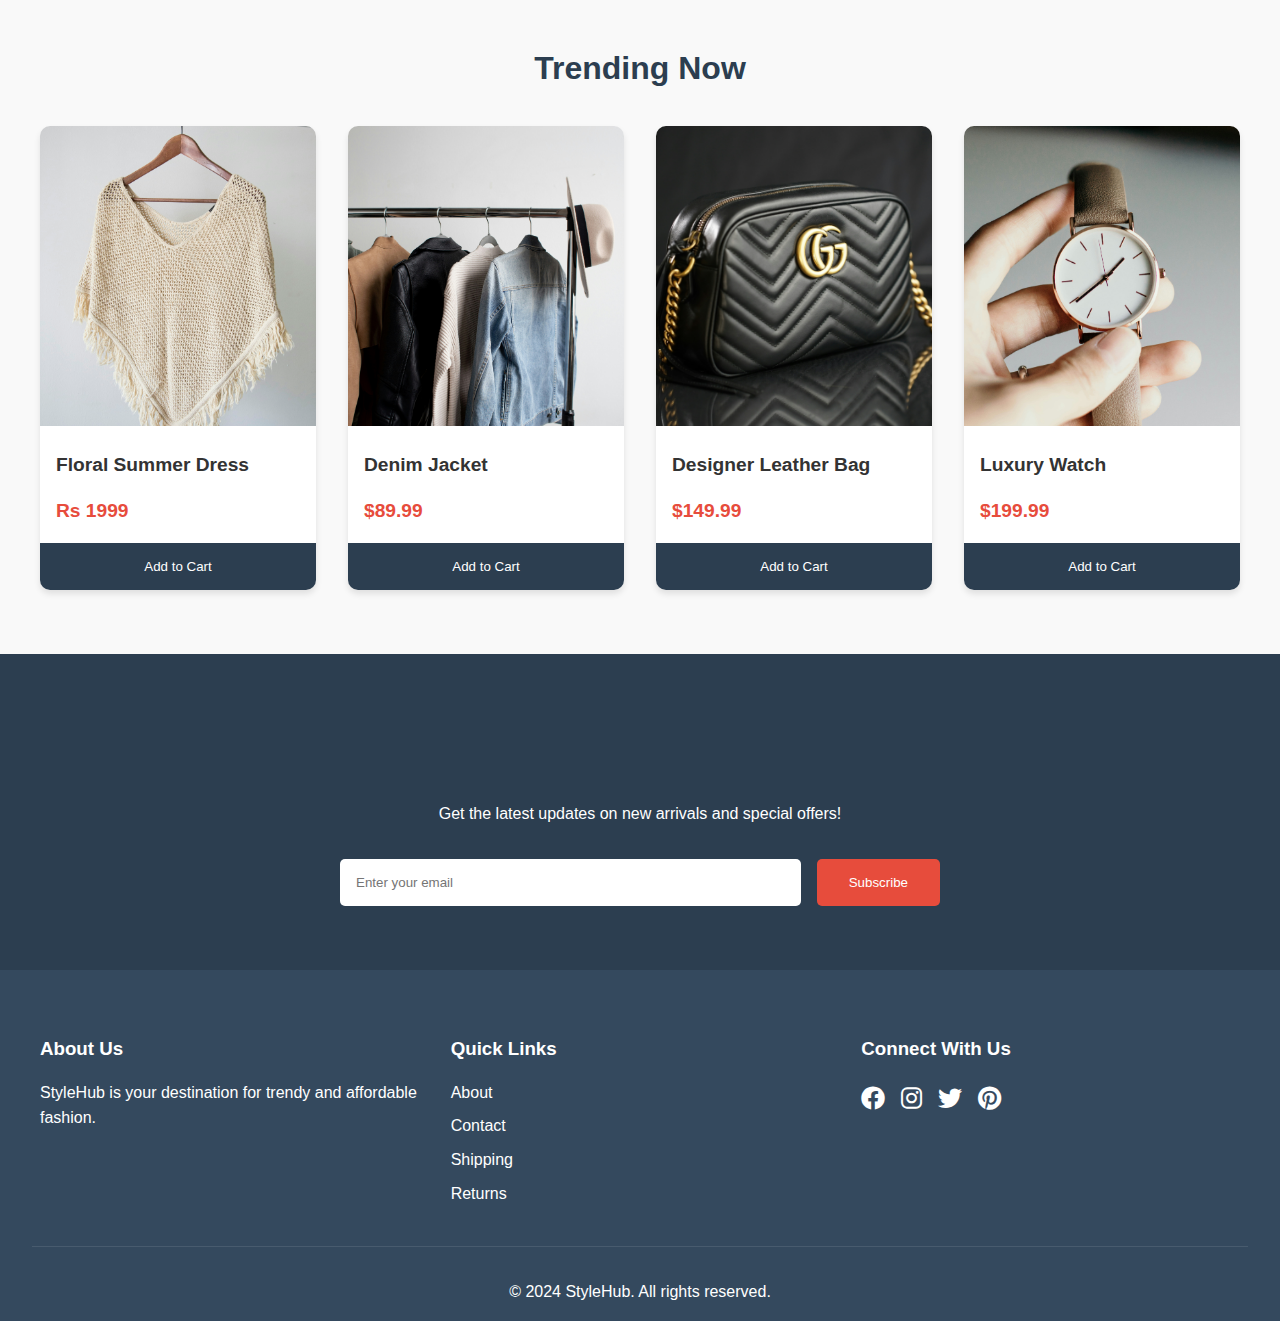
==== commit 9da82ae9: "initial commit" ====
--- a/index.html
+++ b/index.html
@@ -56,7 +56,7 @@
                 <div class="product-card">
                     <img src="images/summer-dress.jpg" alt="Summer Dress">
                     <h3>Floral Summer Dress</h3>
-                    <p class="price">$59.99</p>
+                    <p class="price">Rs 1999</p>
                     <button class="add-to-cart">Add to Cart</button>
                 </div>
                 <div class="product-card">
